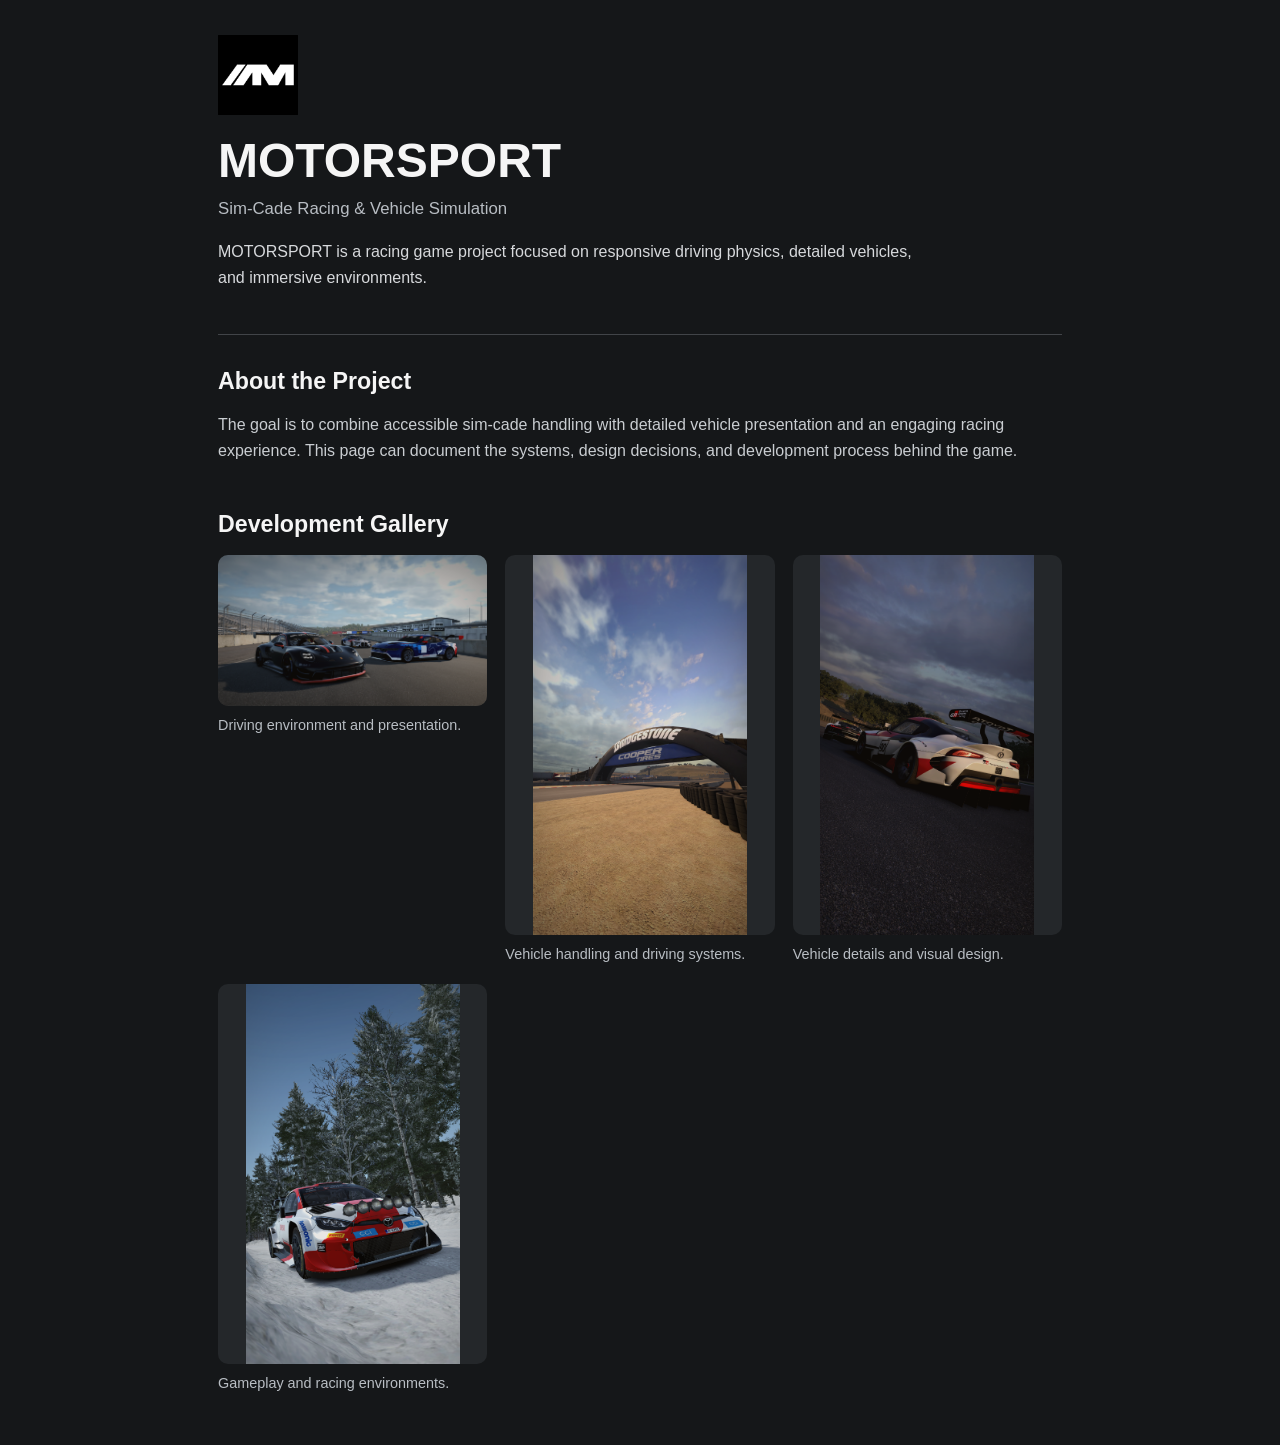
==== projects/motorsport.html @ e5e0bb97 "big update" ====
<!DOCTYPE html>
<html lang="en">
<head>
    <meta charset="UTF-8">
    <meta name="viewport" content="width=device-width, initial-scale=1.0">
    <link rel="stylesheet" href="motorsport.css">
    <title>MOTORSPORT | Project Showcase</title>
</head>
<body>
    <main class="project-page">
        <section class="project-hero">
            <img class="project-logo" src="../images/projects/motorsport/logo.png" alt="MOTORSPORT logo">
            <h1>MOTORSPORT</h1>
            <p class="project-subtitle">Sim-Cade Racing &amp; Vehicle Simulation</p>
            <p class="project-intro">
                MOTORSPORT is a racing game project focused on responsive
                driving physics, detailed vehicles, and immersive environments.
            </p>
        </section>

        <section class="project-section">
            <h2>About the Project</h2>
            <p>
                The goal is to combine accessible sim-cade handling with
                detailed vehicle presentation and an engaging racing experience.
                This page can document the systems, design decisions, and
                development process behind the game.
            </p>
        </section>

        <section class="project-section">
            <h2>Development Gallery</h2>
            <div class="screenshot-grid">
                <figure>
                    <img src="../images/projects/motorsport/1.png" alt="MOTORSPORT screenshot 1" loading="lazy">
                    <figcaption>Driving environment and presentation.</figcaption>
                </figure>
                <figure>
                    <img src="../images/projects/motorsport/2.png" alt="MOTORSPORT screenshot 2" loading="lazy">
                    <figcaption>Vehicle handling and driving systems.</figcaption>
                </figure>
                <figure>
                    <img src="../images/projects/motorsport/3.png" alt="MOTORSPORT screenshot 3" loading="lazy">
                    <figcaption>Vehicle details and visual design.</figcaption>
                </figure>
                <figure>
                    <img src="../images/projects/motorsport/4.png" alt="MOTORSPORT screenshot 4" loading="lazy">
                    <figcaption>Gameplay and racing environments.</figcaption>
                </figure>
            </div>
        </section>
    </main>
</body>
</html>
---- projects/motorsport.css ----
* {
    box-sizing: border-box;
}
body {
    margin: 0;
    background: #151719;
    color: #f5f5f5;
    font-family: -apple-system, BlinkMacSystemFont, "Segoe UI", Roboto, Helvetica, Arial, sans-serif;
    line-height: 1.6;
}
.project-page {
    max-width: 900px;
    margin: 0 auto;
    padding: 35px 28px 50px;
}
.project-hero {
    padding-bottom: 28px;
    border-bottom: 1px solid #414448;
}
.project-logo {
    display: block;
    max-width: 240px;
    max-height: 80px;
    width: auto;
    height: auto;
    object-fit: contain;
    margin-bottom: 18px;
}
h1 {
    font-size: clamp(2rem, 5vw, 3rem);
    line-height: 1.15;
    margin: 0 0 8px;
}
.project-subtitle {
    color: #b8bdc3;
    font-size: 1.05rem;
    margin: 0 0 16px;
}
.project-intro {
    color: #d7d9dc;
    max-width: 720px;
}
.project-section {
    padding-top: 28px;
}
.project-section h2 {
    font-size: 1.45rem;
    margin: 0 0 12px;
}
.project-section p {
    color: #c9cdd1;
    margin: 0 0 14px;
}
.screenshot-grid {
    display: grid;
    grid-template-columns: repeat(auto-fit, minmax(min(100%, 240px), 1fr));
    gap: 18px;
}
.screenshot-grid figure {
    min-width: 0;
    margin: 0;
}
.screenshot-grid img {
    display: block;
    width: 100%;
    max-height: 380px;
    object-fit: contain;
    object-position: top;
    border-radius: 10px;
    background: #24272a;
}
.screenshot-grid figcaption {
    color: #b8bdc3;
    font-size: 0.9rem;
    padding-top: 8px;
}
@media (max-width: 600px) {
    .project-page {
        padding: 55px 16px 35px;
    }
    .project-logo {
        max-width: 190px;
    }
}
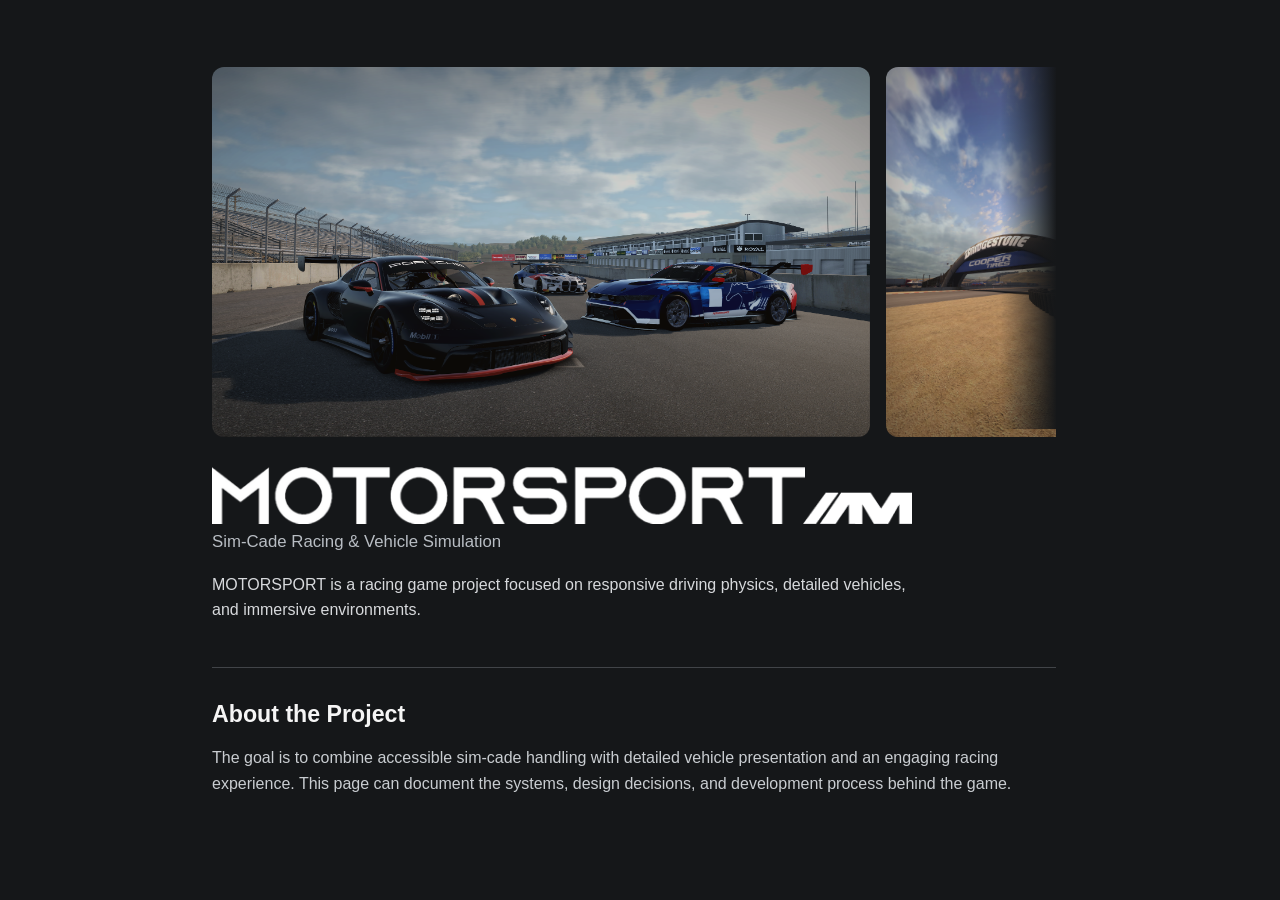
==== commit 01c2985c: "nice updates" ====
--- a/projects/motorsport.html
+++ b/projects/motorsport.html
@@ -8,48 +8,37 @@
     <title>MOTORSPORT | Project Showcase</title>
 </head>
 <body>
-    <main class="project-page">
-        <section class="project-hero">
-            <img class="project-logo" src="../images/projects/motorsport/logo.png" alt="MOTORSPORT logo">
-            <h1>MOTORSPORT</h1>
-            <p class="project-subtitle">Sim-Cade Racing &amp; Vehicle Simulation</p>
-            <p class="project-intro">
-                MOTORSPORT is a racing game project focused on responsive
-                driving physics, detailed vehicles, and immersive environments.
-            </p>
-        </section>
+    <div class="scroll-area">
+        <main class="project-page">
+            <section class ="project-thumbnail">
+                <div class="gallery" tabindex="0" aria-label="Project photos">
+                    <img src ="/images/projects/motorsport/1.png" alt="1">
+                    <img src ="/images/projects/motorsport/2.png" alt="1">
+                    <img src ="/images/projects/motorsport/3.png" alt="1">
+                    <img src ="/images/projects/motorsport/4.png" alt="1">
+                </div>
+            </section>
+            <section class="project-hero">
+                <img class="project-logo" src="../images/projects/motorsport/titlelogo.png" alt="MOTORSPORT logo">
 
-        <section class="project-section">
-            <h2>About the Project</h2>
-            <p>
-                The goal is to combine accessible sim-cade handling with
-                detailed vehicle presentation and an engaging racing experience.
-                This page can document the systems, design decisions, and
-                development process behind the game.
-            </p>
-        </section>
+                <p class="project-subtitle">Sim-Cade Racing &amp; Vehicle Simulation</p>
+                <p class="project-intro">
+                    MOTORSPORT is a racing game project focused on responsive
+                    driving physics, detailed vehicles, and immersive environments.
+                </p>
+            </section>
 
-        <section class="project-section">
-            <h2>Development Gallery</h2>
-            <div class="screenshot-grid">
-                <figure>
-                    <img src="../images/projects/motorsport/1.png" alt="MOTORSPORT screenshot 1" loading="lazy">
-                    <figcaption>Driving environment and presentation.</figcaption>
-                </figure>
-                <figure>
-                    <img src="../images/projects/motorsport/2.png" alt="MOTORSPORT screenshot 2" loading="lazy">
-                    <figcaption>Vehicle handling and driving systems.</figcaption>
-                </figure>
-                <figure>
-                    <img src="../images/projects/motorsport/3.png" alt="MOTORSPORT screenshot 3" loading="lazy">
-                    <figcaption>Vehicle details and visual design.</figcaption>
-                </figure>
-                <figure>
-                    <img src="../images/projects/motorsport/4.png" alt="MOTORSPORT screenshot 4" loading="lazy">
-                    <figcaption>Gameplay and racing environments.</figcaption>
-                </figure>
-            </div>
-        </section>
-    </main>
+            <section class="project-section">
+                <h2>About the Project</h2>
+                <p>
+                    The goal is to combine accessible sim-cade handling with
+                    detailed vehicle presentation and an engaging racing experience.
+                    This page can document the systems, design decisions, and
+                    development process behind the game.
+                </p>
+            </section>
+        </main>
+    </div>
+    <script src="motorsport.js"></script>
 </body>
 </html>
--- a/projects/motorsport.css
+++ b/projects/motorsport.css
@@ -1,7 +1,42 @@
+/* ==========================================================================
+   MOTORSPORT project page
+   1. Base
+   2. Page layout
+   3. Scrolling gallery (top of page)
+   4. Hero
+   5. Content sections
+   6. Screenshot grid
+   7. Responsive
+   ========================================================================== */
+
+
+/* 1. Base
+   ========================================================================== */
+
+html, body {
+    height: 100%;
+    overflow: hidden;              /* the page itself no longer scrolls */
+}
+
+.scroll-area {
+    position: absolute;
+    inset: 12px 12px 12px 0;       /* top right bottom left */
+    overflow-y: auto;
+}
+
+/* Scrollbar (replaces the html { ... } scrollbar rules) */
+.scroll-area::-webkit-scrollbar         { width: 5px; }
+.scroll-area::-webkit-scrollbar-track   { background: transparent; }
+.scroll-area::-webkit-scrollbar-thumb   { background: #c4c8d0; border-radius: 3px; }
+
+html::-webkit-scrollbar {
+    width: 3px;                        /* was 10px; try 4px for very thin */
+}
 
 * {
     box-sizing: border-box;
 }
+
 body {
     margin: 0;
     background: #151719;
@@ -9,58 +44,149 @@
     font-family: -apple-system, BlinkMacSystemFont, "Segoe UI", Roboto, Helvetica, Arial, sans-serif;
     line-height: 1.6;
 }
+
+h1 {
+    font-size: clamp(2rem, 5vw, 3rem);
+    line-height: 1.15;
+    margin: 0 0 8px;
+}
+
+
+/* 2. Page layout
+   ========================================================================== */
 .project-page {
     max-width: 900px;
     margin: 0 auto;
     padding: 35px 28px 50px;
 }
+
+
+/* 3. Scrolling gallery
+   ========================================================================== */
+
+/* Wrapper: holds the fade overlays */
+.project-thumbnail {
+    --fade-color: #151719;   /* must match the body background */
+    --fade-width: 56px;
+    position: relative;
+    margin-top: 20px;
+}
+
+/* The scroller */
+.gallery {
+    display: flex;
+    gap: 16px;
+    padding-bottom: 12px;                  /* room for the scrollbar */
+    overflow-x: auto;                      /* scroll sideways */
+    overflow-y: hidden;
+    scroll-snap-type: x mandatory;
+    -webkit-overflow-scrolling: touch;
+    scrollbar-width: thin;                 /* Firefox */
+    scrollbar-color: #c4c8d0 transparent;
+}
+
+.gallery img {
+    flex: 0 0 auto;                        /* keep each image at its own width */
+    width: auto;
+    height: 370px;
+    border-radius: 12px;
+    scroll-snap-align: start;              /* each photo snaps into place */
+}
+
+/* Scrollbar (Chrome / Safari / Edge) */
+.gallery::-webkit-scrollbar          { height: 8px; }
+.gallery::-webkit-scrollbar-thumb    { background: #c4c8d0; border-radius: 4px; }
+.gallery::-webkit-scrollbar-track    { background: transparent; }
+
+/* Edge fades: two overlays drawn on top of the wrapper */
+.project-thumbnail::before,
+.project-thumbnail::after {
+    content: "";
+    position: absolute;
+    top: 0;
+    bottom: 20px;                          /* stops above the scrollbar */
+    width: calc(var(--fade-width) + 1px);  /* +1px overlap hides the edge sliver */
+    z-index: 2;
+    pointer-events: none;                  /* clicks and swipes pass through */
+    opacity: 0;
+    transition: opacity 0.2s ease;
+}
+
+.project-thumbnail::before {
+    left: -1px;
+    background: linear-gradient(to right, var(--fade-color), transparent);
+}
+
+.project-thumbnail::after {
+    right: -1px;
+    background: linear-gradient(to left, var(--fade-color), transparent);
+}
+
+/* Classes toggled by motorsport.js */
+.project-thumbnail.can-scroll-left::before  { opacity: 1; }
+.project-thumbnail.can-scroll-right::after  { opacity: 1; }
+
+
+/* 4. Hero
+   ========================================================================== */
 .project-hero {
     padding-bottom: 28px;
     border-bottom: 1px solid #414448;
 }
+
 .project-logo {
     display: block;
-    max-width: 240px;
+    max-width: 700px;
     max-height: 80px;
     width: auto;
     height: auto;
     object-fit: contain;
-    margin-bottom: 18px;
-}
-h1 {
-    font-size: clamp(2rem, 5vw, 3rem);
-    line-height: 1.15;
-    margin: 0 0 8px;
-}
+    margin-top: 18px;
+    margin-bottom: 5px;
+}
+
 .project-subtitle {
     color: #b8bdc3;
     font-size: 1.05rem;
     margin: 0 0 16px;
 }
+
 .project-intro {
     color: #d7d9dc;
     max-width: 720px;
 }
+
+
+/* 5. Content sections
+   ========================================================================== */
 .project-section {
     padding-top: 28px;
 }
+
 .project-section h2 {
     font-size: 1.45rem;
     margin: 0 0 12px;
 }
+
 .project-section p {
     color: #c9cdd1;
     margin: 0 0 14px;
 }
+
+
+/* 6. Screenshot grid
+   ========================================================================== */
 .screenshot-grid {
     display: grid;
     grid-template-columns: repeat(auto-fit, minmax(min(100%, 240px), 1fr));
     gap: 18px;
 }
+
 .screenshot-grid figure {
     min-width: 0;
     margin: 0;
 }
+
 .screenshot-grid img {
     display: block;
     width: 100%;
@@ -70,16 +196,22 @@
     border-radius: 10px;
     background: #24272a;
 }
+
 .screenshot-grid figcaption {
     color: #b8bdc3;
     font-size: 0.9rem;
     padding-top: 8px;
 }
+
+
+/* 7. Responsive
+   ========================================================================== */
 @media (max-width: 600px) {
     .project-page {
         padding: 55px 16px 35px;
     }
+
     .project-logo {
         max-width: 190px;
     }
-}
+}
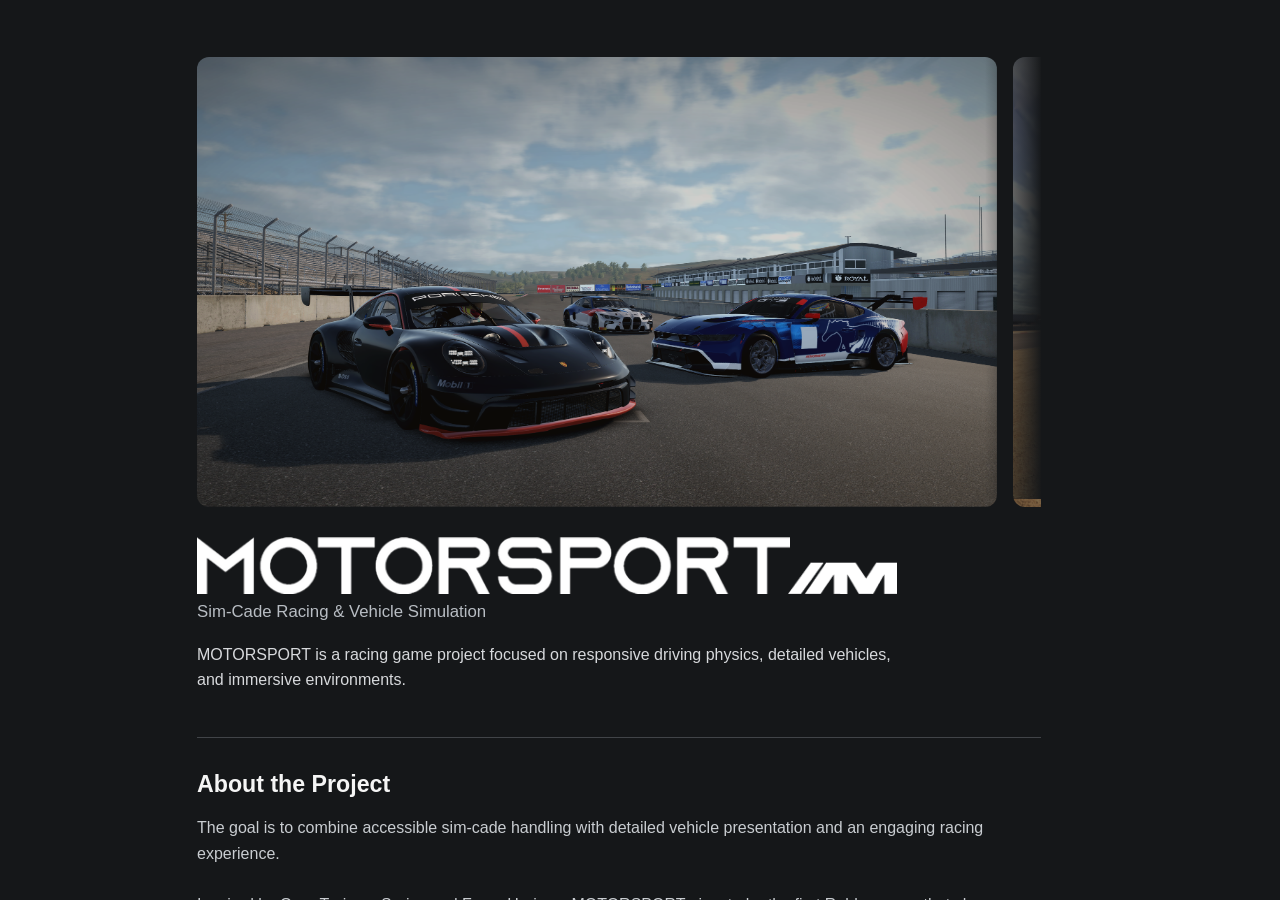
==== commit e11329c5: "yay" ====
--- a/projects/motorsport.html
+++ b/projects/motorsport.html
@@ -33,8 +33,20 @@
                 <p>
                     The goal is to combine accessible sim-cade handling with
                     detailed vehicle presentation and an engaging racing experience.
-                    This page can document the systems, design decisions, and
-                    development process behind the game.
+                    <br>
+                    <br>
+                    Inspired by Gran Turismo Series and Forza Horizon, MOTORSPORT aims to be 
+                    the first Roblox game that showcases great detail for cars, for gameplay, and 
+                    graphics.
+                    <br>
+                    <br>
+                    I have worked on Motorsport for about 6 years now. During these years, I had 
+                    learned Scripting, Animating, Modeling and desigining our UI Design.
+                    <br>
+                    <br>
+                    Game is still in progress of development, and is expected to release at the 
+                    end of Winter of 2027. Our communications server has 1000+ members waiting patiently
+                    for our game to release. 
                 </p>
             </section>
         </main>
--- a/projects/motorsport.css
+++ b/projects/motorsport.css
@@ -20,18 +20,19 @@
 
 .scroll-area {
     position: absolute;
-    inset: 12px 12px 12px 0;       /* top right bottom left */
+    inset: 12px 42px 0px 0px;       /* top right bottom left */
     overflow-y: auto;
 }
 
 /* Scrollbar (replaces the html { ... } scrollbar rules) */
 .scroll-area::-webkit-scrollbar         { width: 5px; }
-.scroll-area::-webkit-scrollbar-track   { background: transparent; }
+.scroll-area::-webkit-scrollbar-track   { 
+    background: transparent; 
+    margin-top: 70px;
+    margin-bottom:20px;
+}
 .scroll-area::-webkit-scrollbar-thumb   { background: #c4c8d0; border-radius: 3px; }
 
-html::-webkit-scrollbar {
-    width: 3px;                        /* was 10px; try 4px for very thin */
-}
 
 * {
     box-sizing: border-box;
@@ -69,7 +70,7 @@
     --fade-color: #151719;   /* must match the body background */
     --fade-width: 56px;
     position: relative;
-    margin-top: 20px;
+    margin-top: 10px;
 }
 
 /* The scroller */
@@ -88,7 +89,7 @@
 .gallery img {
     flex: 0 0 auto;                        /* keep each image at its own width */
     width: auto;
-    height: 370px;
+    height: 450px;
     border-radius: 12px;
     scroll-snap-align: start;              /* each photo snaps into place */
 }
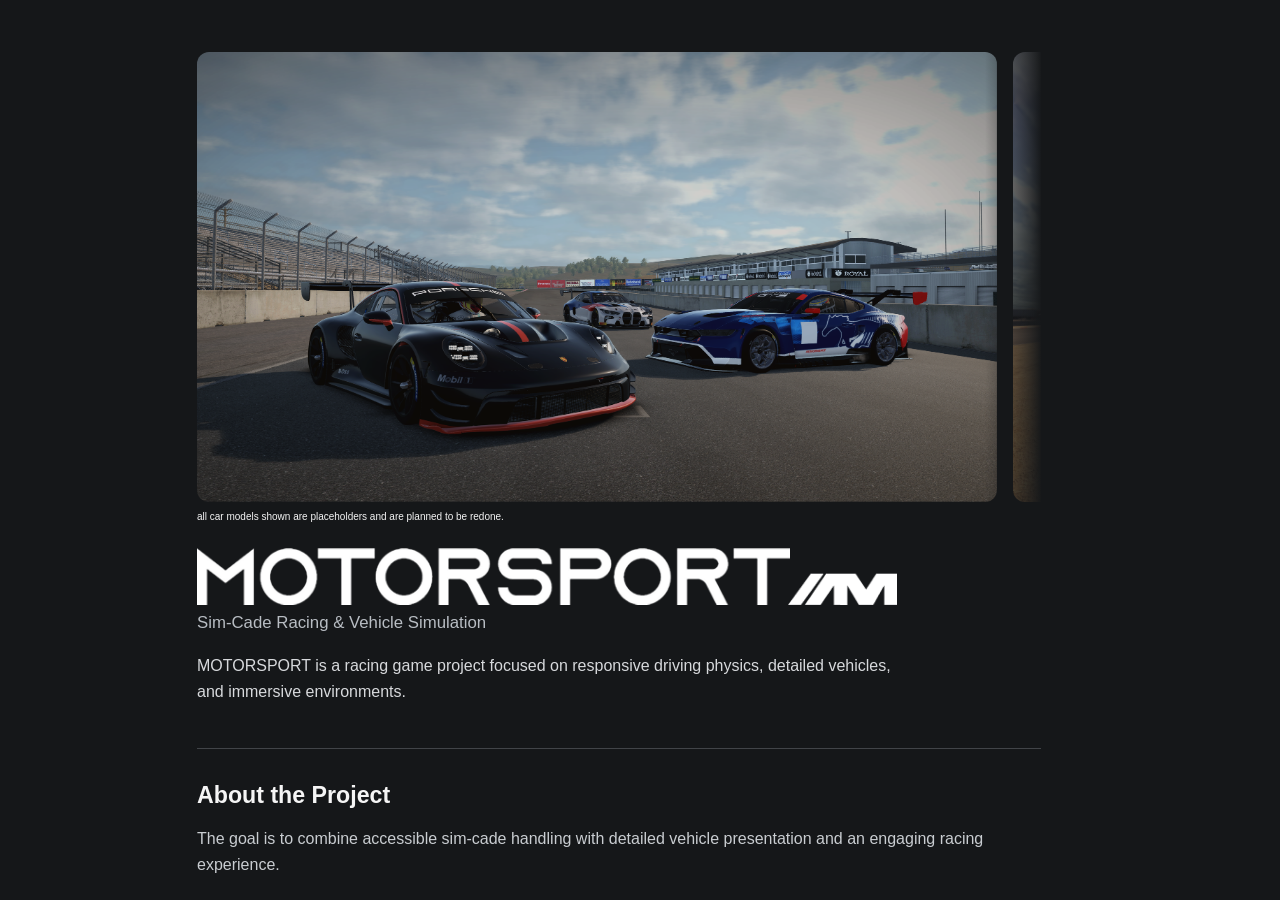
==== commit 9a3f03ad: "update" ====
--- a/projects/motorsport.html
+++ b/projects/motorsport.html
@@ -13,10 +13,11 @@
             <section class ="project-thumbnail">
                 <div class="gallery" tabindex="0" aria-label="Project photos">
                     <img src ="/images/projects/motorsport/1.png" alt="1">
-                    <img src ="/images/projects/motorsport/2.png" alt="1">
-                    <img src ="/images/projects/motorsport/3.png" alt="1">
-                    <img src ="/images/projects/motorsport/4.png" alt="1">
+                    <img src ="/images/projects/motorsport/2.png" alt="2">
+                    <img src ="/images/projects/motorsport/3.png" alt="3">
+                    <img src ="/images/projects/motorsport/4.png" alt="4">
                 </div>
+                <h6> all car models shown are placeholders and are planned to be redone.</h6>
             </section>
             <section class="project-hero">
                 <img class="project-logo" src="../images/projects/motorsport/titlelogo.png" alt="MOTORSPORT logo">
@@ -44,10 +45,13 @@
                     learned Scripting, Animating, Modeling and desigining our UI Design.
                     <br>
                     <br>
-                    Game is still in progress of development, and is expected to release at the 
-                    end of Winter of 2027. Our communications server has 1000+ members waiting patiently
+                    Game is still in progress of development, and is expected to release in Early Spring of 2027. Our communications server has 1000+ members waiting patiently
                     for our game to release. 
                 </p>
+                <video autoplay loop muted playsinline width="100%" height="auto">
+                    <source src="/images/projects/motorsport/loop.mp4" type="video/mp4">
+                    Your browser does not support the video tag.
+                </video>
             </section>
         </main>
     </div>
--- a/projects/motorsport.css
+++ b/projects/motorsport.css
@@ -70,7 +70,7 @@
     --fade-color: #151719;   /* must match the body background */
     --fade-width: 56px;
     position: relative;
-    margin-top: 10px;
+    margin-top: 5px;
 }
 
 /* The scroller */
@@ -127,6 +127,11 @@
 .project-thumbnail.can-scroll-left::before  { opacity: 1; }
 .project-thumbnail.can-scroll-right::after  { opacity: 1; }
 
+.project-thumbnail h6 {
+    margin-top:-5px;
+    font-size: 10px;
+    font-weight: lighter;
+}
 
 /* 4. Hero
    ========================================================================== */
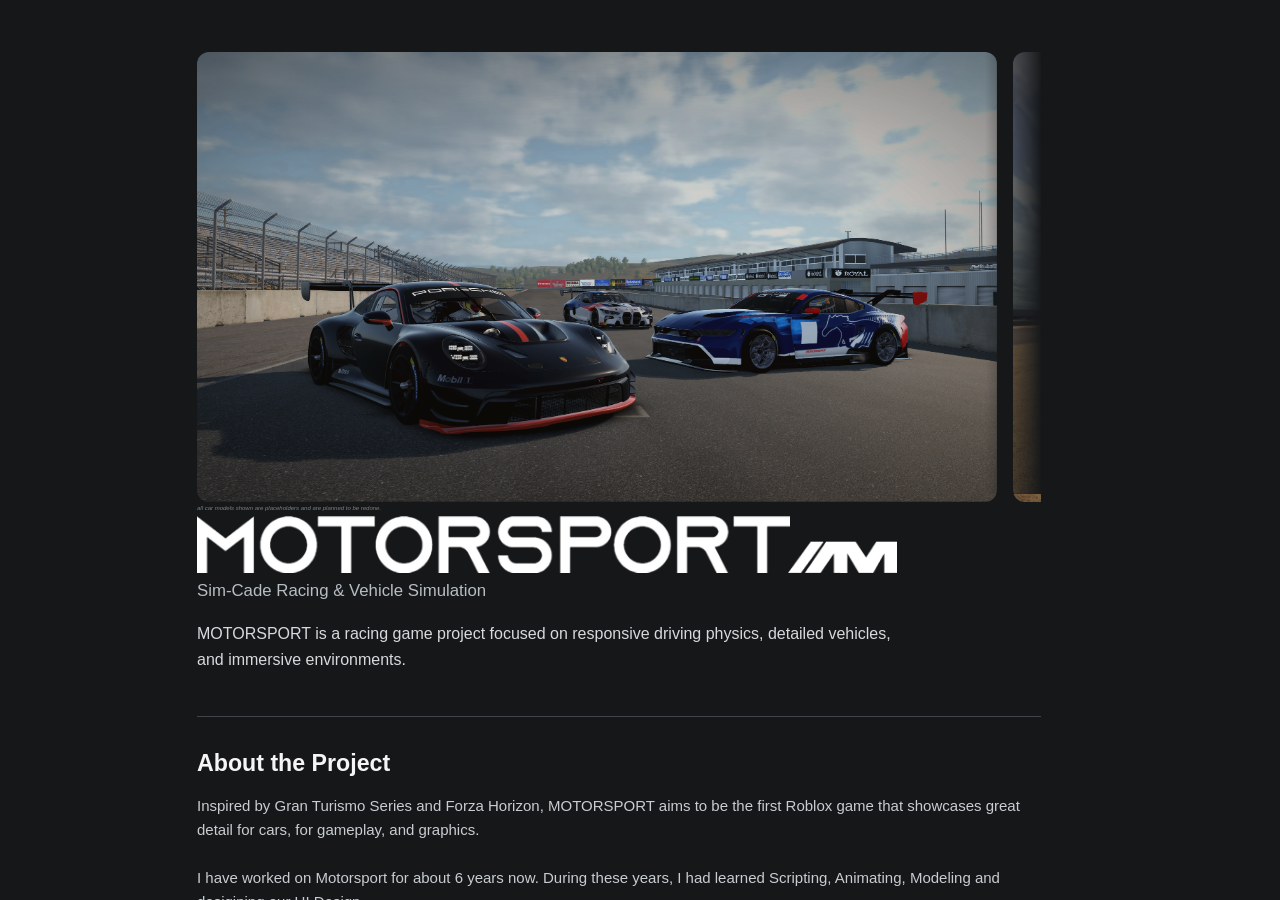
==== commit b9256c62: "what" ====
--- a/projects/motorsport.html
+++ b/projects/motorsport.html
@@ -32,10 +32,6 @@
             <section class="project-section">
                 <h2>About the Project</h2>
                 <p>
-                    The goal is to combine accessible sim-cade handling with
-                    detailed vehicle presentation and an engaging racing experience.
-                    <br>
-                    <br>
                     Inspired by Gran Turismo Series and Forza Horizon, MOTORSPORT aims to be 
                     the first Roblox game that showcases great detail for cars, for gameplay, and 
                     graphics.
@@ -45,13 +41,20 @@
                     learned Scripting, Animating, Modeling and desigining our UI Design.
                     <br>
                     <br>
-                    Game is still in progress of development, and is expected to release in Early Spring of 2027. Our communications server has 1000+ members waiting patiently
+                    The game is still in progress of development, and is expected to release in Early Spring of 2027. Our communications server has 1000+ members waiting patiently
                     for our game to release. 
                 </p>
-                <video autoplay loop muted playsinline width="100%" height="auto">
-                    <source src="/images/projects/motorsport/loop.mp4" type="video/mp4">
-                    Your browser does not support the video tag.
-                </video>
+            </section>
+            <section class="project-section">
+                <div class="media-grid"> 
+                    <video autoplay loop muted playsinline width="100%" height="auto">
+                        <source src="/images/projects/motorsport/loop.mp4" type="video/mp4">
+                    </video>    
+                    <img src ="/images/projects/motorsport/1.png" alt="1">
+                    <img src ="/images/projects/motorsport/1.png" alt="1">
+                    <img src ="/images/projects/motorsport/1.png" alt="1">
+    
+                </div>
             </section>
         </main>
     </div>
--- a/projects/motorsport.css
+++ b/projects/motorsport.css
@@ -128,9 +128,11 @@
 .project-thumbnail.can-scroll-right::after  { opacity: 1; }
 
 .project-thumbnail h6 {
-    margin-top:-5px;
-    font-size: 10px;
-    font-weight: lighter;
+    margin-top:-10px;
+    font-size: 7%;
+    font-weight:lighter;
+    font-style: italic;
+    color: gray;
 }
 
 /* 4. Hero
@@ -147,7 +149,6 @@
     width: auto;
     height: auto;
     object-fit: contain;
-    margin-top: 18px;
     margin-bottom: 5px;
 }
 
@@ -176,9 +177,27 @@
 
 .project-section p {
     color: #c9cdd1;
-    margin: 0 0 14px;
-}
-
+    margin: 0    0 14px;
+    font-size: 15px;
+}
+
+.media-grid {
+  display: grid;
+  grid-template-columns: 2fr 1fr 1fr; /* Large video takes 2 parts, small ones take 1 part each */
+  grid-template-rows: 1fr 1fr;        /* Two equal rows */
+  gap: 16px;                          /* Spacing between items */
+  width: 100%;
+  max-width: 1200px;                  /* Limits max width on large screens */
+  margin: 0 auto;
+}
+.media-item img,
+.media-item video {
+  width: 1%;
+  height: 1%;
+  object-fit: cover;                  /* Crops neatly without stretching */
+  border-radius: 8px;                 /* Optional: rounded corners */
+  display: block;
+}
 
 /* 6. Screenshot grid
    ========================================================================== */
@@ -210,6 +229,8 @@
 }
 
 
+
+
 /* 7. Responsive
    ========================================================================== */
 @media (max-width: 600px) {
